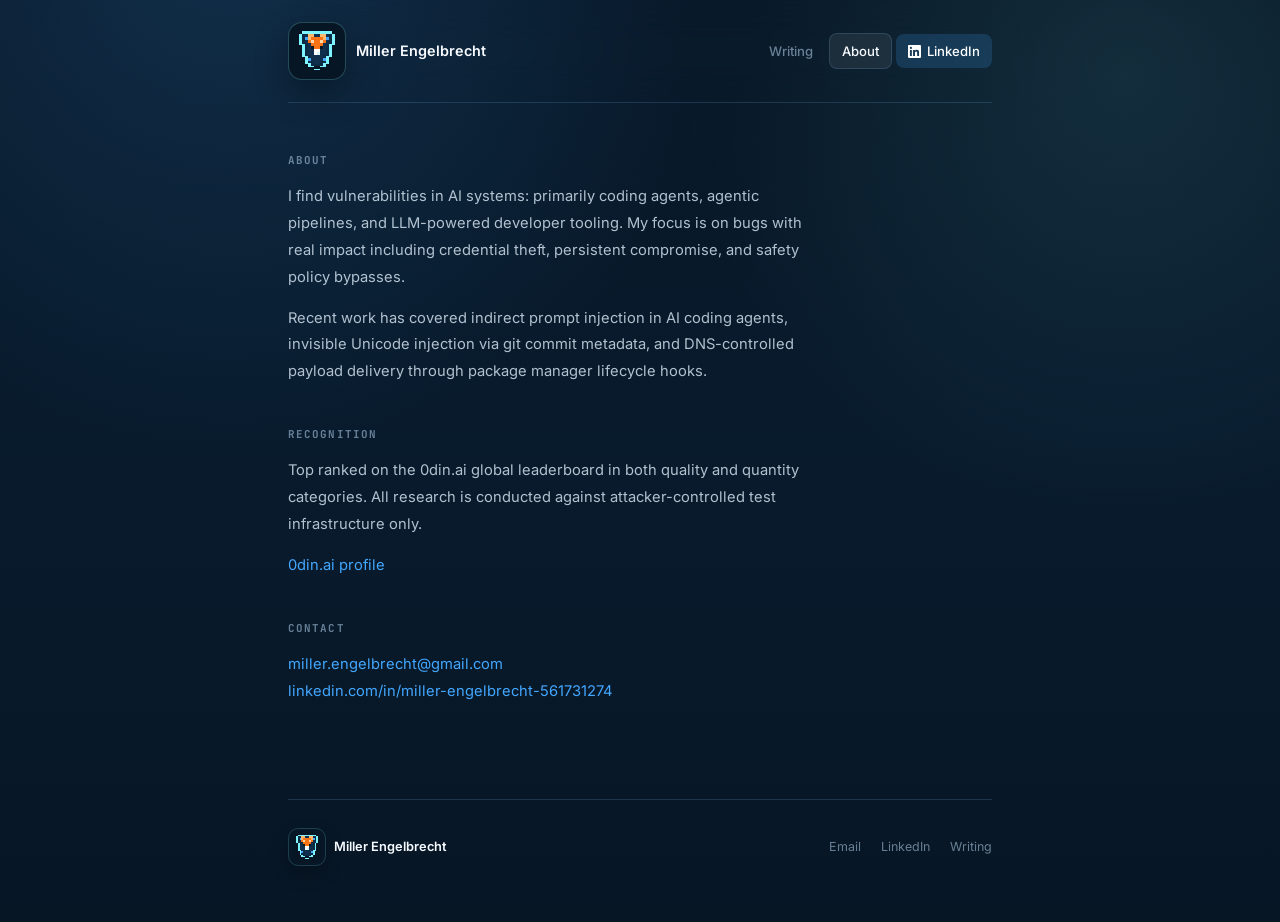
==== about.html @ fd0151cd "Initial site commit for millerengelbrecht.com Co-Authored-By: Claude Opus 4.8 <noreply@anthropic.com" ====
<!DOCTYPE html>
<html lang="en">
<head>
  <meta charset="UTF-8">
  <meta name="viewport" content="width=device-width, initial-scale=1.0">
  <title>About -- Miller Engelbrecht</title>

  <meta name="description" content="About Miller Engelbrecht, security researcher specializing in AI systems vulnerabilities and bug bounty.">
  <meta property="og:type" content="website">
  <meta property="og:url" content="https://millerengelbrecht.com/about.html">
  <meta property="og:title" content="About -- Miller Engelbrecht">
  <meta property="og:description" content="Security researcher specializing in AI systems vulnerabilities, coding agents, and LLM-powered developer tooling. Top 5 on 0din.ai.">
  <meta name="twitter:card" content="summary">
  <meta name="twitter:title" content="About -- Miller Engelbrecht">
  <meta name="twitter:description" content="Security researcher specializing in AI systems vulnerabilities, coding agents, and LLM-powered developer tooling.">

  <link rel="alternate" type="application/rss+xml" title="Miller Engelbrecht" href="https://millerengelbrecht.com/rss.xml">
  <link rel="stylesheet" href="style.css">
</head>
<body>
  <div class="page">

    <nav class="navbar">
      <a class="nav-brand" href="index.html">
        <img class="nav-logo" src="logo.svg" alt="Miller Engelbrecht">
        <span class="nav-name">Miller Engelbrecht</span>
      </a>
      <div class="nav-links">
        <a href="index.html">Writing</a>
        <a href="about.html" class="active">About</a>
        <a href="https://www.linkedin.com/in/miller-engelbrecht-561731274" target="_blank" rel="noopener" class="linkedin">
          <svg width="13" height="13" viewBox="0 0 24 24" fill="currentColor"><path d="M20.447 20.452h-3.554v-5.569c0-1.328-.027-3.037-1.852-3.037-1.853 0-2.136 1.445-2.136 2.939v5.667H9.351V9h3.414v1.561h.046c.477-.9 1.637-1.85 3.37-1.85 3.601 0 4.267 2.37 4.267 5.455v6.286zM5.337 7.433a2.062 2.062 0 0 1-2.063-2.065 2.064 2.064 0 1 1 2.063 2.065zm1.782 13.019H3.555V9h3.564v11.452zM22.225 0H1.771C.792 0 0 .774 0 1.729v20.542C0 23.227.792 24 1.771 24h20.451C23.2 24 24 23.227 24 22.271V1.729C24 .774 23.2 0 22.222 0h.003z"/></svg>
          <span>LinkedIn</span>
        </a>
      </div>
    </nav>

    <main class="about-body">

      <h2>About</h2>
      <p>
        I find vulnerabilities in AI systems: primarily coding agents, agentic
        pipelines, and LLM-powered developer tooling. My focus is on bugs with
        real impact including credential theft, persistent compromise, and safety policy bypasses.
      </p>
      <p>
        Recent work has covered indirect prompt injection in AI coding agents,
        invisible Unicode injection via git commit metadata, and DNS-controlled
        payload delivery through package manager lifecycle hooks.
      </p>

      <h2>Recognition</h2>
      <p>
        Top ranked on the 0din.ai global leaderboard in both quality and quantity categories.
        All research is conducted against attacker-controlled test infrastructure only.
      </p>
      <p>
        <a href="https://0din.ai/researchers/69a3ecbe-f3be-4f8a-be1f-b4afadc26d2b" target="_blank" rel="noopener">0din.ai profile</a>
      </p>

      <h2>Contact</h2>
      <p>
        <a href="mailto:miller.engelbrecht@gmail.com">miller.engelbrecht@gmail.com</a><br>
        <a href="https://www.linkedin.com/in/miller-engelbrecht-561731274" target="_blank" rel="noopener">linkedin.com/in/miller-engelbrecht-561731274</a>
      </p>

    </main>

    <footer class="site-footer">
      <div class="footer-left">
        <img class="footer-logo" src="logo.svg" alt="ME">
        <span class="footer-name">Miller Engelbrecht</span>
      </div>
      <div class="footer-links">
        <a href="mailto:miller.engelbrecht@gmail.com">Email</a>
        <a href="https://www.linkedin.com/in/miller-engelbrecht-561731274" target="_blank" rel="noopener">LinkedIn</a>
        <a href="index.html">Writing</a>
      </div>
    </footer>

  </div>
</body>
</html>
---- style.css ----
@import url('https://fonts.googleapis.com/css2?family=Inter:ital,opsz,wght@0,14..32,300;0,14..32,400;0,14..32,500;0,14..32,600;0,14..32,700;0,14..32,800;1,14..32,400&family=JetBrains+Mono:wght@400;500&display=swap');

*, *::before, *::after { box-sizing: border-box; margin: 0; padding: 0; }

:root {
  --accent:       #43a7ff;
  --accent-2:     #7df4ff;
  --accent-soft:  rgba(67,167,255,0.13);
  --accent-mid:   rgba(125,244,255,0.28);
  --bg:           #071625;
  --surface:      rgba(10,31,50,0.72);
  --surface2:     rgba(12,40,64,0.9);
  --border:       rgba(145,205,255,0.16);
  --text:         #f7fbff;
  --body:         rgba(224,239,252,0.78);
  --muted:        rgba(174,204,229,0.58);
  --faint:        rgba(255,255,255,0.07);
  --hero-bg:      #071625;
  --mono: "JetBrains Mono", "Fira Code", monospace;
  --sans: "Inter", system-ui, sans-serif;
  --radius: 10px;
  --shadow-sm: 0 12px 30px rgba(0,0,0,0.18);
  --shadow:    0 24px 58px rgba(0,0,0,0.24);
  --shadow-lg: 0 28px 70px rgba(2,12,27,0.22);
}

html { font-size: 16px; scroll-behavior: smooth; }

body {
  background:
    radial-gradient(circle at 18% -10%, rgba(67,167,255,0.18), transparent 34rem),
    radial-gradient(circle at 88% 8%, rgba(125,244,255,0.1), transparent 28rem),
    linear-gradient(180deg, #071625 0%, #081b2d 48%, #071625 100%);
  color: var(--body);
  font-family: var(--sans);
  line-height: 1.7;
  -webkit-font-smoothing: antialiased;
}

::selection { background: var(--accent-mid); color: var(--text); }
a { text-decoration: none; color: inherit; }

/* ─── LAYOUT: blog / about pages ─── */
.page {
  max-width: 760px;
  margin: 0 auto;
  padding: 0 28px;
  position: relative;
  z-index: 1;
}

/* ─── LAYOUT: homepage content below hero ─── */
.home-main {
  max-width: 1040px;
  margin: 0 auto;
  padding: 0 32px 28px;
  position: relative;
  z-index: 2;
}

/* ─── NAVBAR (blog/about) ─── */
.navbar {
  display: flex;
  align-items: center;
  justify-content: space-between;
  padding: 22px 0;
  border-bottom: 1px solid var(--border);
  backdrop-filter: blur(18px);
}

.nav-brand {
  display: flex;
  align-items: center;
  gap: 10px;
  min-width: 0;
}

.nav-logo {
  height: 58px;
  width: 58px;
  object-fit: contain;
  padding: 4px;
  flex-shrink: 0;
  border-radius: 14px;
  background: #071625;
  border: 1px solid rgba(125,244,255,0.24);
  box-shadow: 0 14px 34px rgba(0,0,0,0.32);
}

.nav-name {
  font-size: 0.9rem;
  font-weight: 600;
  color: var(--text);
  letter-spacing: 0;
}

.nav-links {
  display: flex;
  align-items: center;
  gap: 4px;
}

.nav-links a {
  font-size: 0.82rem;
  font-weight: 500;
  color: var(--muted);
  padding: 6px 12px;
  border-radius: 8px;
  transition: background 0.2s, color 0.2s, transform 0.2s;
}

.nav-links a:hover { background: var(--faint); color: var(--text); transform: translateY(-1px); }
.nav-links a.active { background: var(--faint); color: var(--text); border: 1px solid var(--border); }

.nav-links a.linkedin {
  background: rgba(67,167,255,0.18);
  color: #fff;
  display: flex;
  align-items: center;
  gap: 6px;
  padding: 6px 12px;
}

.nav-links a.linkedin:hover { background: rgba(67,167,255,0.28); }

/* ─── SITE HERO (homepage full-width dark) ─── */
.site-hero {
  background: transparent;
  background-image:
    linear-gradient(135deg, rgba(67,167,255,0.16), transparent 38%);
  width: 100%;
  position: relative;
  overflow: hidden;
}

.site-hero::after {
  content: "";
  position: absolute;
  inset: 0;
  pointer-events: none;
  background-image:
    linear-gradient(rgba(125,244,255,0.04) 1px, transparent 1px),
    linear-gradient(90deg, rgba(125,244,255,0.04) 1px, transparent 1px);
  background-size: 48px 48px;
  mask-image: linear-gradient(180deg, rgba(0,0,0,0.6), transparent 90%);
}

.site-hero-inner {
  max-width: 1040px;
  margin: 0 auto;
  padding: 0 32px;
  position: relative;
  z-index: 1;
}

/* ─── DARK NAVBAR (inside site-hero) ─── */
.navbar-dark {
  border-bottom-color: rgba(255,255,255,0.09);
}

.navbar-dark .nav-name { color: #fff; }

.navbar-dark .nav-links a { color: rgba(255,255,255,0.42); }

.navbar-dark .nav-links a:hover {
  background: rgba(255,255,255,0.1);
  color: #fff;
}

.navbar-dark .nav-links a.active {
  background: rgba(45,141,255,0.15);
  color: rgba(255,255,255,0.9);
  border: 1px solid rgba(110,231,255,0.18);
}

/* ─── HERO CONTENT ─── */
.hero-content {
  padding: 82px 0 72px;
}

.hero-content h1 {
  font-size: clamp(2.55rem, 5.6vw, 4.4rem);
  font-weight: 800;
  color: #fff;
  letter-spacing: 0;
  line-height: 1.02;
  margin-bottom: 20px;
  max-width: 760px;
  text-wrap: balance;
}

.hero-content h1 span {
  display: block;
  margin-top: 10px;
  font-size: clamp(0.86rem, 1.8vw, 1.08rem);
  font-family: var(--mono);
  font-weight: 500;
  text-transform: uppercase;
  letter-spacing: 0.14em;
  color: var(--accent-2);
}

.hero-content .hero-bio {
  font-size: 1.08rem;
  color: rgba(224,239,252,0.78);
  max-width: 500px;
  line-height: 1.8;
  margin-bottom: 52px;
}

/* ─── STATS STRIP (dark hero) ─── */
.stats-strip {
  display: grid;
  grid-template-columns: repeat(3, 1fr);
  gap: 12px;
  max-width: 690px;
}

.stat-card {
  background: linear-gradient(180deg, rgba(16,48,76,0.78), rgba(8,27,45,0.78));
  border: 1px solid rgba(145,205,255,0.17);
  border-top: 2px solid var(--accent-2);
  border-radius: var(--radius);
  padding: 18px 20px;
  backdrop-filter: blur(14px);
  transition: background 0.22s, box-shadow 0.22s, transform 0.22s, border-color 0.22s;
}

.stat-card:hover {
  background: linear-gradient(180deg, rgba(21,62,96,0.88), rgba(10,34,55,0.88));
  border-color: rgba(110,231,255,0.38);
  box-shadow: 0 18px 42px rgba(0,0,0,0.24);
  transform: translateY(-4px);
}

.stat-number {
  font-size: 1.55rem;
  font-weight: 700;
  color: #fff;
  letter-spacing: 0;
  line-height: 1;
  margin-bottom: 5px;
}

.stat-label {
  font-size: 0.7rem;
  color: rgba(230,244,255,0.58);
  line-height: 1.4;
}

/* ─── QUICK LINKS ─── */
.quick-links {
  display: flex;
  gap: 10px;
  flex-wrap: wrap;
  padding: 28px 0;
  border-bottom: 1px solid var(--border);
}

.quick-link {
  display: inline-flex;
  align-items: center;
  gap: 8px;
  padding: 7px 16px 7px 10px;
  border: 1px solid var(--border);
  border-radius: 8px;
  font-size: 0.82rem;
  font-weight: 500;
  color: rgba(235,247,255,0.86);
  background: rgba(12,40,64,0.72);
  box-shadow: 0 1px 0 rgba(255,255,255,0.07) inset;
  backdrop-filter: blur(12px);
  transition: border-color 0.18s, box-shadow 0.18s, transform 0.18s, color 0.18s;
}

.quick-link:hover {
  border-color: rgba(125,244,255,0.36);
  box-shadow: var(--shadow-sm);
  transform: translateY(-2px);
  color: var(--text);
}

.ql-icon {
  width: 20px;
  height: 20px;
  border-radius: 5px;
  display: flex;
  align-items: center;
  justify-content: center;
  font-size: 0.62rem;
  font-weight: 800;
  color: #fff;
  flex-shrink: 0;
  font-family: var(--mono);
  letter-spacing: 0;
}

.ql-icon.odin { background: #06111d; border: 1px solid rgba(125,244,255,0.22); }
.ql-icon.h1   { background: #e74430; }
.ql-icon.li   { background: #0a66c2; font-family: var(--sans); font-size: 0.72rem; font-weight: 700; letter-spacing: 0; }

/* ─── SECTION HEADING ─── */
.section-heading {
  font-size: 0.67rem;
  font-family: var(--mono);
  font-weight: 500;
  text-transform: uppercase;
  letter-spacing: 0.13em;
  color: rgba(125,244,255,0.68);
  margin: 42px 0 14px;
}

/* ─── POST LIST ─── */
.post-list { margin-bottom: 12px; }

.post-item {
  display: block;
  padding: 22px 24px;
  border-radius: var(--radius);
  border: 1px solid transparent;
  transition: background 0.18s, box-shadow 0.18s, transform 0.18s, border-color 0.18s;
  margin: 0;
  cursor: pointer;
}

.post-item:hover {
  background: rgba(15,48,76,0.86);
  border-color: rgba(125,244,255,0.22);
  box-shadow: var(--shadow-sm);
  transform: translateX(4px);
}

.post-item-top {
  display: flex;
  align-items: flex-start;
  justify-content: space-between;
  gap: 12px;
}

.post-item-title {
  font-size: 0.96rem;
  font-weight: 600;
  color: var(--text);
  line-height: 1.4;
  flex: 1;
}

.post-arrow {
  color: var(--muted);
  font-size: 1rem;
  flex-shrink: 0;
  transition: transform 0.2s, color 0.15s;
  margin-top: 1px;
}

.post-item:hover .post-arrow {
  transform: translate(3px, -3px);
  color: var(--accent);
}

.post-item-bottom {
  display: flex;
  align-items: center;
  gap: 8px;
  margin-top: 7px;
}

.post-date {
  font-family: var(--mono);
  font-size: 0.68rem;
  color: var(--muted);
}

.post-tag {
  font-family: var(--mono);
  font-size: 0.62rem;
  background: rgba(255,255,255,0.07);
  color: var(--muted);
  padding: 2px 8px;
  border-radius: 99px;
  border: 1px solid var(--border);
}

.post-tag[data-tag="ai-security"] {
  background: rgba(67,167,255,0.14);
  color: #9ed8ff;
  border-color: rgba(67,167,255,0.28);
}

.post-tag[data-tag="prompt-injection"] {
  background: rgba(125,244,255,0.11);
  color: #b8fbff;
  border-color: rgba(125,244,255,0.25);
}

.post-tag[data-tag="bug-bounty"] {
  background: rgba(83,214,167,0.12);
  color: #a9f5da;
  border-color: rgba(83,214,167,0.26);
}

.post-tag[data-tag="ai-safety"] {
  background: rgba(67,167,255,0.14);
  color: #9ed8ff;
  border-color: rgba(67,167,255,0.28);
}

.post-divider {
  height: 1px;
  background: var(--border);
  margin: 0 0 10px;
}

/* ─── SUBMISSIONS (0din section) ─── */
.submissions-list {
  display: grid;
  gap: 14px;
  margin-bottom: 56px;
}

.submission-item {
  padding: 24px;
  border: 1px solid var(--border);
  border-radius: var(--radius);
  background: rgba(10,31,50,0.64);
  box-shadow: 0 1px 0 rgba(255,255,255,0.06) inset;
  transition: transform 0.18s, border-color 0.18s, background 0.18s, box-shadow 0.18s;
}

.submission-item:first-child { border-top: 1px solid var(--border); }

.submission-item:hover {
  background: rgba(14,43,68,0.84);
  border-color: rgba(125,244,255,0.24);
  box-shadow: var(--shadow-sm);
  transform: translateY(-2px);
}

.sub-header {
  display: flex;
  align-items: flex-start;
  justify-content: space-between;
  gap: 12px;
  margin-bottom: 8px;
}

.sub-title {
  font-size: 0.95rem;
  font-weight: 600;
  color: var(--text);
  line-height: 1.35;
}

.sub-count {
  font-family: var(--mono);
  font-size: 0.68rem;
  color: var(--muted);
  white-space: nowrap;
  padding-top: 2px;
}

.sub-desc {
  font-size: 0.88rem;
  color: var(--body);
  line-height: 1.75;
  margin-bottom: 10px;
  max-width: 620px;
}

.sub-tags {
  display: flex;
  gap: 6px;
  flex-wrap: wrap;
}

/* ─── FOOTER ─── */
.site-footer {
  border-top: 1px solid var(--border);
  padding: 28px 0 56px;
  display: flex;
  align-items: center;
  justify-content: space-between;
  gap: 16px;
}

.footer-left {
  display: flex;
  align-items: center;
  gap: 8px;
}

.footer-logo { height: 38px; width: 38px; object-fit: contain; padding: 3px; border-radius: 10px; border: 1px solid rgba(125,244,255,0.18); box-shadow: 0 8px 18px rgba(0,0,0,0.22); }

.footer-name {
  font-size: 0.8rem;
  font-weight: 600;
  color: var(--text);
}

.footer-links { display: flex; gap: 20px; }

.footer-links a {
  font-size: 0.78rem;
  color: var(--muted);
  transition: color 0.15s;
}

.footer-links a:hover { color: var(--text); }

/* ─── POST PAGE ─── */
.post-header { padding: 52px 0 36px; }

.back-link {
  display: inline-flex;
  align-items: center;
  gap: 6px;
  font-family: var(--mono);
  font-size: 0.7rem;
  color: var(--muted);
  margin-bottom: 36px;
  transition: color 0.15s;
}

.back-link:hover { color: var(--text); }
.back-link svg { transition: transform 0.15s; }
.back-link:hover svg { transform: translateX(-3px); }

.post-title {
  font-size: 1.9rem;
  font-weight: 700;
  color: var(--text);
  line-height: 1.18;
  letter-spacing: 0;
  max-width: 580px;
  margin-bottom: 16px;
}

.post-meta-row {
  display: flex;
  align-items: center;
  gap: 12px;
  font-family: var(--mono);
  font-size: 0.7rem;
  color: var(--muted);
}

.post-meta-row .sep { color: var(--border); }

/* ─── ARTICLE BODY ─── */
.post-body {
  padding: 40px 0 96px;
  border-top: 1px solid var(--border);
}

.post-body h2 {
  font-size: 1.05rem;
  font-weight: 650;
  color: var(--text);
  margin: 52px 0 14px;
  letter-spacing: 0;
}

.post-body h2:first-child { margin-top: 0; }

.post-body h3 {
  font-size: 0.92rem;
  font-weight: 600;
  color: var(--text);
  margin: 32px 0 10px;
}

.post-body p {
  font-size: 0.935rem;
  color: var(--body);
  margin-bottom: 18px;
  line-height: 1.82;
}

.post-body ul, .post-body ol {
  font-size: 0.935rem;
  color: var(--body);
  padding-left: 22px;
  margin-bottom: 18px;
  line-height: 1.82;
}

.post-body li { margin-bottom: 6px; }
.post-body strong { color: var(--text); font-weight: 600; }

.post-body a { color: var(--accent); }
.post-body a:hover { text-decoration: underline; }

.post-body code {
  font-family: var(--mono);
  font-size: 0.79rem;
  background: rgba(255,255,255,0.07);
  color: var(--text);
  padding: 2px 7px;
  border-radius: 5px;
  border: 1px solid var(--border);
}

.post-body pre {
  background: #06111d;
  border: 1px solid rgba(145,205,255,0.12);
  border-radius: 12px;
  padding: 22px 24px;
  overflow-x: auto;
  margin: 24px 0;
  box-shadow: var(--shadow);
}

.post-body pre code {
  background: none;
  border: none;
  padding: 0;
  font-size: 0.79rem;
  color: #a1e3a1;
  line-height: 1.7;
}

.post-body blockquote {
  border-left: 3px solid var(--accent);
  padding: 4px 0 4px 18px;
  margin: 24px 0;
  color: var(--muted);
  font-style: italic;
  font-size: 0.92rem;
}

.post-body hr {
  border: none;
  border-top: 1px solid var(--border);
  margin: 48px 0;
}

/* ─── CALLOUT ─── */
.callout {
  background: var(--accent-soft);
  border: 1px solid var(--accent-mid);
  border-radius: 10px;
  padding: 16px 20px;
  margin: 24px 0;
  font-size: 0.875rem;
  color: rgba(235,247,255,0.88);
  line-height: 1.75;
}

/* ─── TERMINAL ─── */
.terminal {
  background: #06111d;
  border: 1px solid rgba(145,205,255,0.12);
  border-radius: 12px;
  overflow: hidden;
  margin: 24px 0;
  box-shadow: var(--shadow-lg);
}

.terminal-bar {
  background: #081827;
  padding: 10px 16px;
  display: flex;
  align-items: center;
  gap: 7px;
  border-bottom: 1px solid #2a2a2e;
}

.dot { width: 10px; height: 10px; border-radius: 50%; }
.dot.r { background: #ff5f57; }
.dot.y { background: #ffbd2e; }
.dot.g { background: #27c93f; }

.terminal pre {
  background: transparent;
  border: none;
  border-radius: 0;
  padding: 20px 22px;
  margin: 0;
  box-shadow: none;
}

.terminal pre code {
  color: #cfe7f8;
  background: none;
  border: none;
  font-size: 0.78rem;
  line-height: 1.7;
}

.terminal .dim { color: rgba(174,204,229,0.44); }
.terminal .hi  { color: var(--accent-2); }

/* ─── TOC ─── */
.toc {
  background: rgba(10,31,50,0.72);
  border: 1px solid var(--border);
  border-radius: 12px;
  padding: 20px 24px;
  margin-bottom: 40px;
}

.toc-label {
  font-family: var(--mono);
  font-size: 0.65rem;
  text-transform: uppercase;
  letter-spacing: 0.1em;
  color: var(--muted);
  margin-bottom: 12px;
}

.toc ol { padding-left: 18px; }
.toc li { margin-bottom: 5px; }
.toc a { font-size: 0.84rem; color: var(--body); }
.toc a:hover { color: var(--accent); }

/* ─── ABOUT PAGE ─── */
.about-body { padding: 48px 0 80px; }

.about-body h2 {
  font-family: var(--mono);
  font-size: 0.68rem;
  text-transform: uppercase;
  letter-spacing: 0.1em;
  color: var(--muted);
  margin: 40px 0 14px;
}

.about-body h2:first-child { margin-top: 0; }

.about-body p {
  font-size: 0.92rem;
  color: var(--body);
  line-height: 1.82;
  margin-bottom: 14px;
  max-width: 520px;
}

.about-body a { color: var(--accent); }
.about-body a:hover { text-decoration: underline; }

/* ─── RESPONSIVE ─── */
@media (max-width: 640px) {
  .page { padding: 0 18px; }
  .home-main { padding: 0 18px; }
  .site-hero-inner { padding: 0 18px; }
  .hero-content { padding: 52px 0 64px; }
  .hero-content h1 { font-size: 2.45rem; }
  .stats-strip { grid-template-columns: 1fr; gap: 8px; }
  .stat-number { font-size: 1.2rem; }
  .stat-card { padding: 14px 14px; }
  .navbar { padding: 18px 0; }
  .nav-links a.linkedin span { display: none; }
  .post-title { font-size: 1.5rem; }
  .site-footer { flex-direction: column; align-items: flex-start; gap: 14px; }
  .quick-links { gap: 8px; }
  .sub-header { flex-direction: column; gap: 4px; }
}
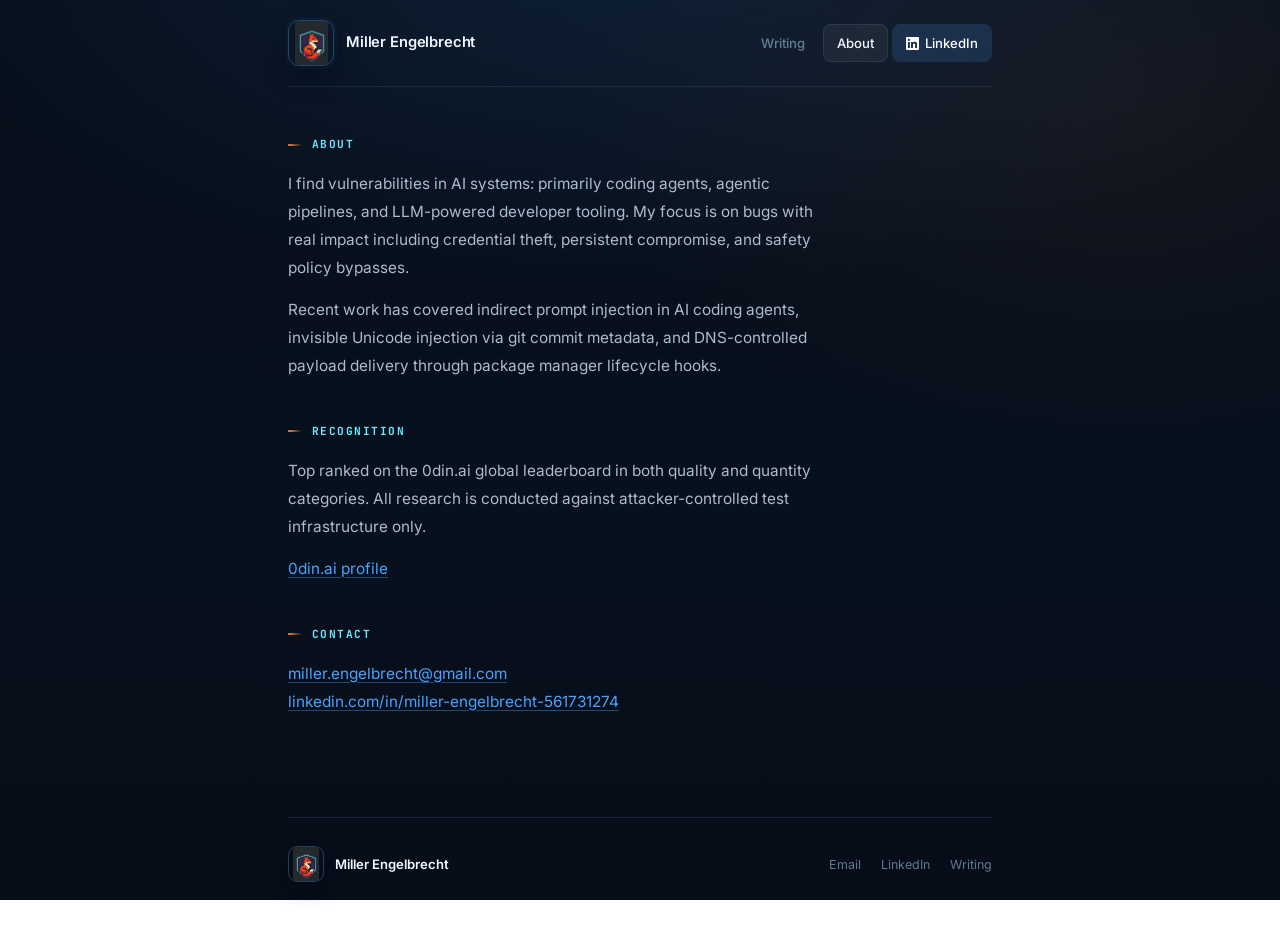
==== commit 7d0090f0: "Redesign: fox logo, calmer palette, ember accents, favicons - Use logo.png (fox-shield) in nav + foo" ====
--- a/about.html
+++ b/about.html
@@ -15,6 +15,8 @@
   <meta name="twitter:description" content="Security researcher specializing in AI systems vulnerabilities, coding agents, and LLM-powered developer tooling.">
 
   <link rel="alternate" type="application/rss+xml" title="Miller Engelbrecht" href="https://millerengelbrecht.com/rss.xml">
+  <link rel="icon" type="image/png" href="logo.png">
+  <link rel="apple-touch-icon" href="logo.png">
   <link rel="stylesheet" href="style.css">
 </head>
 <body>
@@ -22,7 +24,7 @@
 
     <nav class="navbar">
       <a class="nav-brand" href="index.html">
-        <img class="nav-logo" src="logo.svg" alt="Miller Engelbrecht">
+        <img class="nav-logo" src="logo.png" alt="Miller Engelbrecht">
         <span class="nav-name">Miller Engelbrecht</span>
       </a>
       <div class="nav-links">
@@ -68,7 +70,7 @@
 
     <footer class="site-footer">
       <div class="footer-left">
-        <img class="footer-logo" src="logo.svg" alt="ME">
+        <img class="footer-logo" src="logo.png" alt="ME">
         <span class="footer-name">Miller Engelbrecht</span>
       </div>
       <div class="footer-links">
--- a/style.css
+++ b/style.css
@@ -3,42 +3,58 @@
 *, *::before, *::after { box-sizing: border-box; margin: 0; padding: 0; }
 
 :root {
-  --accent:       #43a7ff;
-  --accent-2:     #7df4ff;
-  --accent-soft:  rgba(67,167,255,0.13);
-  --accent-mid:   rgba(125,244,255,0.28);
-  --bg:           #071625;
-  --surface:      rgba(10,31,50,0.72);
-  --surface2:     rgba(12,40,64,0.9);
-  --border:       rgba(145,205,255,0.16);
-  --text:         #f7fbff;
-  --body:         rgba(224,239,252,0.78);
-  --muted:        rgba(174,204,229,0.58);
-  --faint:        rgba(255,255,255,0.07);
-  --hero-bg:      #071625;
+  /* cool primaries */
+  --accent:       #4aa3ff;
+  --accent-2:     #6ee7ff;
+  --accent-soft:  rgba(74,163,255,0.12);
+  --accent-mid:   rgba(110,231,255,0.26);
+  /* warm accent pulled from the fox logo */
+  --ember:        #ff8a3d;
+  --ember-2:      #ffb27a;
+  --ember-soft:   rgba(255,138,61,0.13);
+  --orange:       #ff9a52;        /* referenced by post tables */
+  /* surfaces */
+  --bg:           #060e1a;
+  --surface:      rgba(13,28,46,0.55);
+  --surface2:     rgba(15,34,55,0.72);
+  --border:       rgba(126,178,232,0.13);
+  --border-strong:rgba(120,200,255,0.26);
+  /* type */
+  --text:         #f3f8ff;
+  --body:         rgba(214,231,247,0.80);
+  --muted:        rgba(160,191,218,0.60);
+  --faint:        rgba(255,255,255,0.055);
   --mono: "JetBrains Mono", "Fira Code", monospace;
   --sans: "Inter", system-ui, sans-serif;
-  --radius: 10px;
-  --shadow-sm: 0 12px 30px rgba(0,0,0,0.18);
-  --shadow:    0 24px 58px rgba(0,0,0,0.24);
-  --shadow-lg: 0 28px 70px rgba(2,12,27,0.22);
+  --radius: 12px;
+  --radius-lg: 16px;
+  --shadow-sm: 0 10px 28px rgba(2,8,20,0.35);
+  --shadow:    0 22px 54px rgba(2,8,20,0.42);
+  --shadow-lg: 0 30px 70px rgba(2,8,20,0.5);
 }
 
 html { font-size: 16px; scroll-behavior: smooth; }
 
 body {
   background:
-    radial-gradient(circle at 18% -10%, rgba(67,167,255,0.18), transparent 34rem),
-    radial-gradient(circle at 88% 8%, rgba(125,244,255,0.1), transparent 28rem),
-    linear-gradient(180deg, #071625 0%, #081b2d 48%, #071625 100%);
+    radial-gradient(1100px 520px at 50% -8%, rgba(74,163,255,0.13), transparent 70%),
+    radial-gradient(800px 480px at 88% 12%, rgba(255,138,61,0.06), transparent 70%),
+    linear-gradient(180deg, #060e1a 0%, #07101d 60%, #060d18 100%);
+  background-attachment: fixed;
   color: var(--body);
   font-family: var(--sans);
   line-height: 1.7;
   -webkit-font-smoothing: antialiased;
-}
-
-::selection { background: var(--accent-mid); color: var(--text); }
+  text-rendering: optimizeLegibility;
+}
+
+::selection { background: rgba(255,138,61,0.30); color: #fff; }
 a { text-decoration: none; color: inherit; }
+
+@keyframes rise {
+  from { opacity: 0; transform: translateY(16px); }
+  to   { opacity: 1; transform: none; }
+}
 
 /* ─── LAYOUT: blog / about pages ─── */
 .page {
@@ -63,7 +79,7 @@
   display: flex;
   align-items: center;
   justify-content: space-between;
-  padding: 22px 0;
+  padding: 20px 0;
   border-bottom: 1px solid var(--border);
   backdrop-filter: blur(18px);
 }
@@ -71,27 +87,31 @@
 .nav-brand {
   display: flex;
   align-items: center;
-  gap: 10px;
+  gap: 12px;
   min-width: 0;
 }
 
 .nav-logo {
-  height: 58px;
-  width: 58px;
+  height: 46px;
+  width: 46px;
   object-fit: contain;
-  padding: 4px;
   flex-shrink: 0;
-  border-radius: 14px;
-  background: #071625;
-  border: 1px solid rgba(125,244,255,0.24);
-  box-shadow: 0 14px 34px rgba(0,0,0,0.32);
+  border-radius: 11px;
+  border: 1px solid var(--border-strong);
+  box-shadow: 0 10px 26px rgba(2,8,20,0.45), 0 0 0 3px rgba(74,163,255,0.05);
+  transition: transform 0.25s ease, box-shadow 0.25s ease;
+}
+
+.nav-brand:hover .nav-logo {
+  transform: translateY(-1px);
+  box-shadow: 0 14px 30px rgba(2,8,20,0.5), 0 0 0 3px rgba(110,231,255,0.12);
 }
 
 .nav-name {
-  font-size: 0.9rem;
+  font-size: 0.92rem;
   font-weight: 600;
   color: var(--text);
-  letter-spacing: 0;
+  letter-spacing: -0.01em;
 }
 
 .nav-links {
@@ -104,45 +124,49 @@
   font-size: 0.82rem;
   font-weight: 500;
   color: var(--muted);
-  padding: 6px 12px;
+  padding: 7px 13px;
   border-radius: 8px;
-  transition: background 0.2s, color 0.2s, transform 0.2s;
+  border: 1px solid transparent;
+  transition: background 0.2s, color 0.2s, transform 0.2s, border-color 0.2s;
 }
 
 .nav-links a:hover { background: var(--faint); color: var(--text); transform: translateY(-1px); }
-.nav-links a.active { background: var(--faint); color: var(--text); border: 1px solid var(--border); }
+.nav-links a.active { background: var(--faint); color: var(--text); border-color: var(--border); }
 
 .nav-links a.linkedin {
-  background: rgba(67,167,255,0.18);
+  background: rgba(74,163,255,0.16);
   color: #fff;
   display: flex;
   align-items: center;
   gap: 6px;
-  padding: 6px 12px;
-}
-
-.nav-links a.linkedin:hover { background: rgba(67,167,255,0.28); }
+  padding: 7px 13px;
+}
+
+.nav-links a.linkedin:hover { background: rgba(74,163,255,0.27); transform: translateY(-1px); }
 
 /* ─── SITE HERO (homepage full-width dark) ─── */
 .site-hero {
-  background: transparent;
+  position: relative;
+  width: 100%;
+  overflow: hidden;
   background-image:
-    linear-gradient(135deg, rgba(67,167,255,0.16), transparent 38%);
-  width: 100%;
-  position: relative;
-  overflow: hidden;
-}
-
+    radial-gradient(820px 360px at 22% 0%, rgba(74,163,255,0.16), transparent 72%),
+    radial-gradient(620px 320px at 96% 20%, rgba(255,138,61,0.08), transparent 70%);
+  border-bottom: 1px solid var(--border);
+}
+
+/* faint engineering grid that fades out */
 .site-hero::after {
   content: "";
   position: absolute;
   inset: 0;
   pointer-events: none;
   background-image:
-    linear-gradient(rgba(125,244,255,0.04) 1px, transparent 1px),
-    linear-gradient(90deg, rgba(125,244,255,0.04) 1px, transparent 1px);
-  background-size: 48px 48px;
-  mask-image: linear-gradient(180deg, rgba(0,0,0,0.6), transparent 90%);
+    linear-gradient(rgba(126,178,232,0.05) 1px, transparent 1px),
+    linear-gradient(90deg, rgba(126,178,232,0.05) 1px, transparent 1px);
+  background-size: 54px 54px;
+  mask-image: radial-gradient(120% 90% at 30% 0%, #000 0%, transparent 78%);
+  -webkit-mask-image: radial-gradient(120% 90% at 30% 0%, #000 0%, transparent 78%);
 }
 
 .site-hero-inner {
@@ -154,98 +178,133 @@
 }
 
 /* ─── DARK NAVBAR (inside site-hero) ─── */
-.navbar-dark {
-  border-bottom-color: rgba(255,255,255,0.09);
-}
-
+.navbar-dark { border-bottom-color: rgba(255,255,255,0.08); }
 .navbar-dark .nav-name { color: #fff; }
-
-.navbar-dark .nav-links a { color: rgba(255,255,255,0.42); }
-
-.navbar-dark .nav-links a:hover {
-  background: rgba(255,255,255,0.1);
+.navbar-dark .nav-links a { color: rgba(233,243,255,0.5); }
+.navbar-dark .nav-links a:hover { background: rgba(255,255,255,0.08); color: #fff; }
+.navbar-dark .nav-links a.active {
+  background: rgba(74,163,255,0.16);
   color: #fff;
-}
-
-.navbar-dark .nav-links a.active {
-  background: rgba(45,141,255,0.15);
-  color: rgba(255,255,255,0.9);
-  border: 1px solid rgba(110,231,255,0.18);
+  border-color: rgba(110,231,255,0.2);
 }
 
 /* ─── HERO CONTENT ─── */
-.hero-content {
-  padding: 82px 0 72px;
+.hero-content { padding: 76px 0 70px; }
+
+.hero-eyebrow {
+  display: inline-flex;
+  align-items: center;
+  gap: 9px;
+  font-family: var(--mono);
+  font-size: 0.7rem;
+  font-weight: 500;
+  text-transform: uppercase;
+  letter-spacing: 0.16em;
+  color: var(--ember-2);
+  margin-bottom: 22px;
+  padding: 6px 14px 6px 12px;
+  border: 1px solid rgba(255,138,61,0.24);
+  border-radius: 99px;
+  background: rgba(255,138,61,0.07);
+  animation: rise 0.6s ease both;
+}
+
+.hero-eyebrow::before {
+  content: "";
+  width: 7px;
+  height: 7px;
+  border-radius: 50%;
+  background: var(--ember);
+  box-shadow: 0 0 0 4px rgba(255,138,61,0.18);
 }
 
 .hero-content h1 {
-  font-size: clamp(2.55rem, 5.6vw, 4.4rem);
+  font-size: clamp(2.6rem, 5.6vw, 4.35rem);
   font-weight: 800;
   color: #fff;
-  letter-spacing: 0;
-  line-height: 1.02;
-  margin-bottom: 20px;
+  letter-spacing: -0.025em;
+  line-height: 1.03;
+  margin-bottom: 22px;
   max-width: 760px;
   text-wrap: balance;
+  animation: rise 0.6s ease 0.05s both;
 }
 
 .hero-content h1 span {
   display: block;
-  margin-top: 10px;
-  font-size: clamp(0.86rem, 1.8vw, 1.08rem);
+  margin-top: 14px;
+  font-size: clamp(0.84rem, 1.7vw, 1.04rem);
   font-family: var(--mono);
   font-weight: 500;
   text-transform: uppercase;
-  letter-spacing: 0.14em;
+  letter-spacing: 0.16em;
   color: var(--accent-2);
 }
 
 .hero-content .hero-bio {
-  font-size: 1.08rem;
-  color: rgba(224,239,252,0.78);
-  max-width: 500px;
-  line-height: 1.8;
-  margin-bottom: 52px;
+  font-size: 1.12rem;
+  color: rgba(222,237,251,0.82);
+  max-width: 520px;
+  line-height: 1.75;
+  margin-bottom: 50px;
+  animation: rise 0.6s ease 0.12s both;
 }
 
 /* ─── STATS STRIP (dark hero) ─── */
 .stats-strip {
   display: grid;
   grid-template-columns: repeat(3, 1fr);
-  gap: 12px;
-  max-width: 690px;
+  gap: 14px;
+  max-width: 700px;
+  animation: rise 0.6s ease 0.18s both;
 }
 
 .stat-card {
-  background: linear-gradient(180deg, rgba(16,48,76,0.78), rgba(8,27,45,0.78));
-  border: 1px solid rgba(145,205,255,0.17);
-  border-top: 2px solid var(--accent-2);
+  position: relative;
+  background: linear-gradient(180deg, rgba(18,42,68,0.6), rgba(9,24,40,0.6));
+  border: 1px solid var(--border);
   border-radius: var(--radius);
-  padding: 18px 20px;
+  padding: 20px 22px;
   backdrop-filter: blur(14px);
-  transition: background 0.22s, box-shadow 0.22s, transform 0.22s, border-color 0.22s;
-}
+  overflow: hidden;
+  transition: background 0.25s, box-shadow 0.25s, transform 0.25s, border-color 0.25s;
+}
+
+/* gradient accent line at the top of each card */
+.stat-card::before {
+  content: "";
+  position: absolute;
+  top: 0; left: 0; right: 0;
+  height: 2px;
+  background: linear-gradient(90deg, var(--accent), var(--accent-2));
+  opacity: 0.85;
+}
+
+.stat-card:nth-child(2)::before { background: linear-gradient(90deg, var(--ember), var(--ember-2)); }
 
 .stat-card:hover {
-  background: linear-gradient(180deg, rgba(21,62,96,0.88), rgba(10,34,55,0.88));
-  border-color: rgba(110,231,255,0.38);
-  box-shadow: 0 18px 42px rgba(0,0,0,0.24);
+  background: linear-gradient(180deg, rgba(23,54,86,0.74), rgba(12,31,51,0.74));
+  border-color: var(--border-strong);
+  box-shadow: var(--shadow-sm);
   transform: translateY(-4px);
 }
 
 .stat-number {
-  font-size: 1.55rem;
+  font-size: 1.6rem;
   font-weight: 700;
   color: #fff;
-  letter-spacing: 0;
+  letter-spacing: -0.02em;
   line-height: 1;
-  margin-bottom: 5px;
-}
+  margin-bottom: 6px;
+}
+
+.stat-card:nth-child(2) .stat-number { color: var(--ember-2); }
 
 .stat-label {
   font-size: 0.7rem;
-  color: rgba(230,244,255,0.58);
+  color: rgba(226,241,255,0.56);
   line-height: 1.4;
+  letter-spacing: 0.01em;
 }
 
 /* ─── QUICK LINKS ─── */
@@ -253,37 +312,37 @@
   display: flex;
   gap: 10px;
   flex-wrap: wrap;
-  padding: 28px 0;
+  padding: 26px 0;
   border-bottom: 1px solid var(--border);
 }
 
 .quick-link {
   display: inline-flex;
   align-items: center;
-  gap: 8px;
-  padding: 7px 16px 7px 10px;
+  gap: 9px;
+  padding: 8px 16px 8px 10px;
   border: 1px solid var(--border);
-  border-radius: 8px;
+  border-radius: 9px;
   font-size: 0.82rem;
   font-weight: 500;
-  color: rgba(235,247,255,0.86);
-  background: rgba(12,40,64,0.72);
-  box-shadow: 0 1px 0 rgba(255,255,255,0.07) inset;
+  color: rgba(233,246,255,0.86);
+  background: var(--surface);
   backdrop-filter: blur(12px);
-  transition: border-color 0.18s, box-shadow 0.18s, transform 0.18s, color 0.18s;
+  transition: border-color 0.2s, box-shadow 0.2s, transform 0.2s, color 0.2s, background 0.2s;
 }
 
 .quick-link:hover {
-  border-color: rgba(125,244,255,0.36);
+  border-color: var(--border-strong);
+  background: var(--surface2);
   box-shadow: var(--shadow-sm);
   transform: translateY(-2px);
   color: var(--text);
 }
 
 .ql-icon {
-  width: 20px;
-  height: 20px;
-  border-radius: 5px;
+  width: 22px;
+  height: 22px;
+  border-radius: 6px;
   display: flex;
   align-items: center;
   justify-content: center;
@@ -292,22 +351,32 @@
   color: #fff;
   flex-shrink: 0;
   font-family: var(--mono);
-  letter-spacing: 0;
-}
-
-.ql-icon.odin { background: #06111d; border: 1px solid rgba(125,244,255,0.22); }
+}
+
+.ql-icon.odin { background: #06111d; border: 1px solid rgba(110,231,255,0.24); }
 .ql-icon.h1   { background: #e74430; }
-.ql-icon.li   { background: #0a66c2; font-family: var(--sans); font-size: 0.72rem; font-weight: 700; letter-spacing: 0; }
+.ql-icon.li   { background: #0a66c2; font-family: var(--sans); font-size: 0.74rem; font-weight: 700; }
 
 /* ─── SECTION HEADING ─── */
 .section-heading {
-  font-size: 0.67rem;
+  display: flex;
+  align-items: center;
+  gap: 10px;
+  font-size: 0.68rem;
   font-family: var(--mono);
   font-weight: 500;
   text-transform: uppercase;
-  letter-spacing: 0.13em;
-  color: rgba(125,244,255,0.68);
-  margin: 42px 0 14px;
+  letter-spacing: 0.15em;
+  color: var(--accent-2);
+  margin: 46px 0 16px;
+}
+
+.section-heading::before {
+  content: "";
+  width: 14px;
+  height: 2px;
+  border-radius: 2px;
+  background: linear-gradient(90deg, var(--ember), transparent);
 }
 
 /* ─── POST LIST ─── */
@@ -318,14 +387,13 @@
   padding: 22px 24px;
   border-radius: var(--radius);
   border: 1px solid transparent;
-  transition: background 0.18s, box-shadow 0.18s, transform 0.18s, border-color 0.18s;
-  margin: 0;
+  transition: background 0.2s, box-shadow 0.2s, transform 0.2s, border-color 0.2s;
   cursor: pointer;
 }
 
 .post-item:hover {
-  background: rgba(15,48,76,0.86);
-  border-color: rgba(125,244,255,0.22);
+  background: var(--surface2);
+  border-color: var(--border-strong);
   box-shadow: var(--shadow-sm);
   transform: translateX(4px);
 }
@@ -338,11 +406,12 @@
 }
 
 .post-item-title {
-  font-size: 0.96rem;
+  font-size: 1rem;
   font-weight: 600;
   color: var(--text);
   line-height: 1.4;
   flex: 1;
+  letter-spacing: -0.01em;
 }
 
 .post-arrow {
@@ -353,16 +422,13 @@
   margin-top: 1px;
 }
 
-.post-item:hover .post-arrow {
-  transform: translate(3px, -3px);
-  color: var(--accent);
-}
+.post-item:hover .post-arrow { transform: translate(3px, -3px); color: var(--ember); }
 
 .post-item-bottom {
   display: flex;
   align-items: center;
   gap: 8px;
-  margin-top: 7px;
+  margin-top: 9px;
 }
 
 .post-date {
@@ -374,35 +440,30 @@
 .post-tag {
   font-family: var(--mono);
   font-size: 0.62rem;
-  background: rgba(255,255,255,0.07);
+  background: rgba(255,255,255,0.06);
   color: var(--muted);
-  padding: 2px 8px;
+  padding: 3px 9px;
   border-radius: 99px;
   border: 1px solid var(--border);
 }
 
-.post-tag[data-tag="ai-security"] {
-  background: rgba(67,167,255,0.14);
-  color: #9ed8ff;
-  border-color: rgba(67,167,255,0.28);
+.post-tag[data-tag="ai-security"],
+.post-tag[data-tag="ai-safety"] {
+  background: rgba(74,163,255,0.13);
+  color: #a6d8ff;
+  border-color: rgba(74,163,255,0.28);
 }
 
 .post-tag[data-tag="prompt-injection"] {
-  background: rgba(125,244,255,0.11);
+  background: rgba(110,231,255,0.1);
   color: #b8fbff;
-  border-color: rgba(125,244,255,0.25);
+  border-color: rgba(110,231,255,0.25);
 }
 
 .post-tag[data-tag="bug-bounty"] {
-  background: rgba(83,214,167,0.12);
-  color: #a9f5da;
-  border-color: rgba(83,214,167,0.26);
-}
-
-.post-tag[data-tag="ai-safety"] {
-  background: rgba(67,167,255,0.14);
-  color: #9ed8ff;
-  border-color: rgba(67,167,255,0.28);
+  background: rgba(255,138,61,0.12);
+  color: #ffc59a;
+  border-color: rgba(255,138,61,0.28);
 }
 
 .post-divider {
@@ -419,19 +480,17 @@
 }
 
 .submission-item {
-  padding: 24px;
+  position: relative;
+  padding: 24px 26px;
   border: 1px solid var(--border);
   border-radius: var(--radius);
-  background: rgba(10,31,50,0.64);
-  box-shadow: 0 1px 0 rgba(255,255,255,0.06) inset;
-  transition: transform 0.18s, border-color 0.18s, background 0.18s, box-shadow 0.18s;
-}
-
-.submission-item:first-child { border-top: 1px solid var(--border); }
+  background: var(--surface);
+  transition: transform 0.2s, border-color 0.2s, background 0.2s, box-shadow 0.2s;
+}
 
 .submission-item:hover {
-  background: rgba(14,43,68,0.84);
-  border-color: rgba(125,244,255,0.24);
+  background: var(--surface2);
+  border-color: var(--border-strong);
   box-shadow: var(--shadow-sm);
   transform: translateY(-2px);
 }
@@ -441,61 +500,61 @@
   align-items: flex-start;
   justify-content: space-between;
   gap: 12px;
-  margin-bottom: 8px;
+  margin-bottom: 9px;
 }
 
 .sub-title {
-  font-size: 0.95rem;
+  font-size: 0.97rem;
   font-weight: 600;
   color: var(--text);
   line-height: 1.35;
+  letter-spacing: -0.01em;
 }
 
 .sub-count {
   font-family: var(--mono);
-  font-size: 0.68rem;
-  color: var(--muted);
+  font-size: 0.66rem;
+  color: var(--ember-2);
   white-space: nowrap;
-  padding-top: 2px;
+  padding: 3px 10px;
+  border: 1px solid rgba(255,138,61,0.22);
+  border-radius: 99px;
+  background: rgba(255,138,61,0.07);
 }
 
 .sub-desc {
-  font-size: 0.88rem;
+  font-size: 0.89rem;
   color: var(--body);
   line-height: 1.75;
-  margin-bottom: 10px;
-  max-width: 620px;
-}
-
-.sub-tags {
-  display: flex;
-  gap: 6px;
-  flex-wrap: wrap;
-}
+  margin-bottom: 12px;
+  max-width: 640px;
+}
+
+.sub-tags { display: flex; gap: 6px; flex-wrap: wrap; }
 
 /* ─── FOOTER ─── */
 .site-footer {
   border-top: 1px solid var(--border);
   padding: 28px 0 56px;
+  margin-top: 8px;
   display: flex;
   align-items: center;
   justify-content: space-between;
   gap: 16px;
 }
 
-.footer-left {
-  display: flex;
-  align-items: center;
-  gap: 8px;
-}
-
-.footer-logo { height: 38px; width: 38px; object-fit: contain; padding: 3px; border-radius: 10px; border: 1px solid rgba(125,244,255,0.18); box-shadow: 0 8px 18px rgba(0,0,0,0.22); }
-
-.footer-name {
-  font-size: 0.8rem;
-  font-weight: 600;
-  color: var(--text);
-}
+.footer-left { display: flex; align-items: center; gap: 11px; }
+
+.footer-logo {
+  height: 36px;
+  width: 36px;
+  object-fit: contain;
+  border-radius: 9px;
+  border: 1px solid var(--border-strong);
+  box-shadow: 0 8px 18px rgba(2,8,20,0.4);
+}
+
+.footer-name { font-size: 0.82rem; font-weight: 600; color: var(--text); }
 
 .footer-links { display: flex; gap: 20px; }
 
@@ -508,7 +567,7 @@
 .footer-links a:hover { color: var(--text); }
 
 /* ─── POST PAGE ─── */
-.post-header { padding: 52px 0 36px; }
+.post-header { padding: 50px 0 34px; }
 
 .back-link {
   display: inline-flex;
@@ -517,22 +576,22 @@
   font-family: var(--mono);
   font-size: 0.7rem;
   color: var(--muted);
-  margin-bottom: 36px;
+  margin-bottom: 34px;
   transition: color 0.15s;
 }
 
-.back-link:hover { color: var(--text); }
+.back-link:hover { color: var(--accent-2); }
 .back-link svg { transition: transform 0.15s; }
 .back-link:hover svg { transform: translateX(-3px); }
 
 .post-title {
-  font-size: 1.9rem;
+  font-size: clamp(1.9rem, 4vw, 2.3rem);
   font-weight: 700;
   color: var(--text);
-  line-height: 1.18;
-  letter-spacing: 0;
-  max-width: 580px;
-  margin-bottom: 16px;
+  line-height: 1.16;
+  letter-spacing: -0.025em;
+  max-width: 600px;
+  margin-bottom: 18px;
 }
 
 .post-meta-row {
@@ -544,7 +603,7 @@
   color: var(--muted);
 }
 
-.post-meta-row .sep { color: var(--border); }
+.post-meta-row .sep { color: var(--border-strong); }
 
 /* ─── ARTICLE BODY ─── */
 .post-body {
@@ -553,57 +612,58 @@
 }
 
 .post-body h2 {
-  font-size: 1.05rem;
-  font-weight: 650;
+  font-size: 1.18rem;
+  font-weight: 700;
   color: var(--text);
-  margin: 52px 0 14px;
-  letter-spacing: 0;
+  margin: 52px 0 16px;
+  letter-spacing: -0.02em;
 }
 
 .post-body h2:first-child { margin-top: 0; }
 
 .post-body h3 {
-  font-size: 0.92rem;
+  font-size: 0.98rem;
   font-weight: 600;
   color: var(--text);
   margin: 32px 0 10px;
 }
 
 .post-body p {
-  font-size: 0.935rem;
+  font-size: 0.96rem;
   color: var(--body);
   margin-bottom: 18px;
   line-height: 1.82;
 }
 
 .post-body ul, .post-body ol {
-  font-size: 0.935rem;
+  font-size: 0.96rem;
   color: var(--body);
   padding-left: 22px;
   margin-bottom: 18px;
   line-height: 1.82;
 }
 
-.post-body li { margin-bottom: 6px; }
+.post-body li { margin-bottom: 7px; }
+.post-body li::marker { color: var(--ember); }
 .post-body strong { color: var(--text); font-weight: 600; }
 
-.post-body a { color: var(--accent); }
-.post-body a:hover { text-decoration: underline; }
+.post-body a { color: var(--accent); text-decoration: underline; text-underline-offset: 3px; text-decoration-color: rgba(74,163,255,0.4); }
+.post-body a:hover { text-decoration-color: var(--accent); }
 
 .post-body code {
   font-family: var(--mono);
-  font-size: 0.79rem;
-  background: rgba(255,255,255,0.07);
-  color: var(--text);
+  font-size: 0.8rem;
+  background: rgba(255,255,255,0.06);
+  color: #cfe7f8;
   padding: 2px 7px;
   border-radius: 5px;
   border: 1px solid var(--border);
 }
 
 .post-body pre {
-  background: #06111d;
-  border: 1px solid rgba(145,205,255,0.12);
-  border-radius: 12px;
+  background: #060f1b;
+  border: 1px solid var(--border);
+  border-radius: var(--radius);
   padding: 22px 24px;
   overflow-x: auto;
   margin: 24px 0;
@@ -614,18 +674,18 @@
   background: none;
   border: none;
   padding: 0;
-  font-size: 0.79rem;
-  color: #a1e3a1;
+  font-size: 0.8rem;
+  color: #aef0c0;
   line-height: 1.7;
 }
 
 .post-body blockquote {
-  border-left: 3px solid var(--accent);
+  border-left: 3px solid var(--ember);
   padding: 4px 0 4px 18px;
   margin: 24px 0;
   color: var(--muted);
   font-style: italic;
-  font-size: 0.92rem;
+  font-size: 0.94rem;
 }
 
 .post-body hr {
@@ -636,36 +696,37 @@
 
 /* ─── CALLOUT ─── */
 .callout {
-  background: var(--accent-soft);
-  border: 1px solid var(--accent-mid);
+  background: var(--ember-soft);
+  border: 1px solid rgba(255,138,61,0.24);
+  border-left: 3px solid var(--ember);
   border-radius: 10px;
   padding: 16px 20px;
   margin: 24px 0;
-  font-size: 0.875rem;
-  color: rgba(235,247,255,0.88);
+  font-size: 0.89rem;
+  color: rgba(244,247,255,0.9);
   line-height: 1.75;
 }
 
 /* ─── TERMINAL ─── */
 .terminal {
-  background: #06111d;
-  border: 1px solid rgba(145,205,255,0.12);
-  border-radius: 12px;
+  background: #060f1b;
+  border: 1px solid var(--border);
+  border-radius: var(--radius);
   overflow: hidden;
   margin: 24px 0;
   box-shadow: var(--shadow-lg);
 }
 
 .terminal-bar {
-  background: #081827;
-  padding: 10px 16px;
+  background: #081626;
+  padding: 11px 16px;
   display: flex;
   align-items: center;
   gap: 7px;
-  border-bottom: 1px solid #2a2a2e;
-}
-
-.dot { width: 10px; height: 10px; border-radius: 50%; }
+  border-bottom: 1px solid rgba(126,178,232,0.1);
+}
+
+.dot { width: 11px; height: 11px; border-radius: 50%; }
 .dot.r { background: #ff5f57; }
 .dot.y { background: #ffbd2e; }
 .dot.g { background: #27c93f; }
@@ -683,7 +744,7 @@
   color: #cfe7f8;
   background: none;
   border: none;
-  font-size: 0.78rem;
+  font-size: 0.79rem;
   line-height: 1.7;
 }
 
@@ -692,9 +753,9 @@
 
 /* ─── TOC ─── */
 .toc {
-  background: rgba(10,31,50,0.72);
+  background: var(--surface);
   border: 1px solid var(--border);
-  border-radius: 12px;
+  border-radius: var(--radius);
   padding: 20px 24px;
   margin-bottom: 40px;
 }
@@ -703,7 +764,7 @@
   font-family: var(--mono);
   font-size: 0.65rem;
   text-transform: uppercase;
-  letter-spacing: 0.1em;
+  letter-spacing: 0.12em;
   color: var(--muted);
   margin-bottom: 12px;
 }
@@ -717,41 +778,59 @@
 .about-body { padding: 48px 0 80px; }
 
 .about-body h2 {
-  font-family: var(--mono);
-  font-size: 0.68rem;
+  display: flex;
+  align-items: center;
+  gap: 10px;
+  font-family: var(--mono);
+  font-size: 0.7rem;
   text-transform: uppercase;
-  letter-spacing: 0.1em;
-  color: var(--muted);
-  margin: 40px 0 14px;
+  letter-spacing: 0.13em;
+  color: var(--accent-2);
+  margin: 42px 0 16px;
+}
+
+.about-body h2::before {
+  content: "";
+  width: 14px;
+  height: 2px;
+  border-radius: 2px;
+  background: linear-gradient(90deg, var(--ember), transparent);
 }
 
 .about-body h2:first-child { margin-top: 0; }
 
 .about-body p {
-  font-size: 0.92rem;
+  font-size: 0.96rem;
   color: var(--body);
   line-height: 1.82;
   margin-bottom: 14px;
-  max-width: 520px;
-}
-
-.about-body a { color: var(--accent); }
-.about-body a:hover { text-decoration: underline; }
+  max-width: 540px;
+}
+
+.about-body a { color: var(--accent); text-decoration: underline; text-underline-offset: 3px; text-decoration-color: rgba(74,163,255,0.4); }
+.about-body a:hover { text-decoration-color: var(--accent); }
 
 /* ─── RESPONSIVE ─── */
 @media (max-width: 640px) {
   .page { padding: 0 18px; }
   .home-main { padding: 0 18px; }
   .site-hero-inner { padding: 0 18px; }
-  .hero-content { padding: 52px 0 64px; }
-  .hero-content h1 { font-size: 2.45rem; }
-  .stats-strip { grid-template-columns: 1fr; gap: 8px; }
-  .stat-number { font-size: 1.2rem; }
-  .stat-card { padding: 14px 14px; }
-  .navbar { padding: 18px 0; }
+  .hero-content { padding: 48px 0 56px; }
+  .hero-content h1 { font-size: 2.4rem; }
+  .hero-content .hero-bio { font-size: 1.02rem; }
+  .stats-strip { grid-template-columns: 1fr; gap: 10px; }
+  .stat-number { font-size: 1.4rem; }
+  .stat-card { padding: 16px 18px; }
+  .navbar { padding: 16px 0; }
+  .nav-logo { height: 40px; width: 40px; }
   .nav-links a.linkedin span { display: none; }
-  .post-title { font-size: 1.5rem; }
+  .post-title { font-size: 1.6rem; }
   .site-footer { flex-direction: column; align-items: flex-start; gap: 14px; }
   .quick-links { gap: 8px; }
-  .sub-header { flex-direction: column; gap: 4px; }
-}
+  .sub-header { flex-direction: column; gap: 6px; }
+}
+
+@media (prefers-reduced-motion: reduce) {
+  *, *::before, *::after { animation: none !important; transition: none !important; }
+  html { scroll-behavior: auto; }
+}
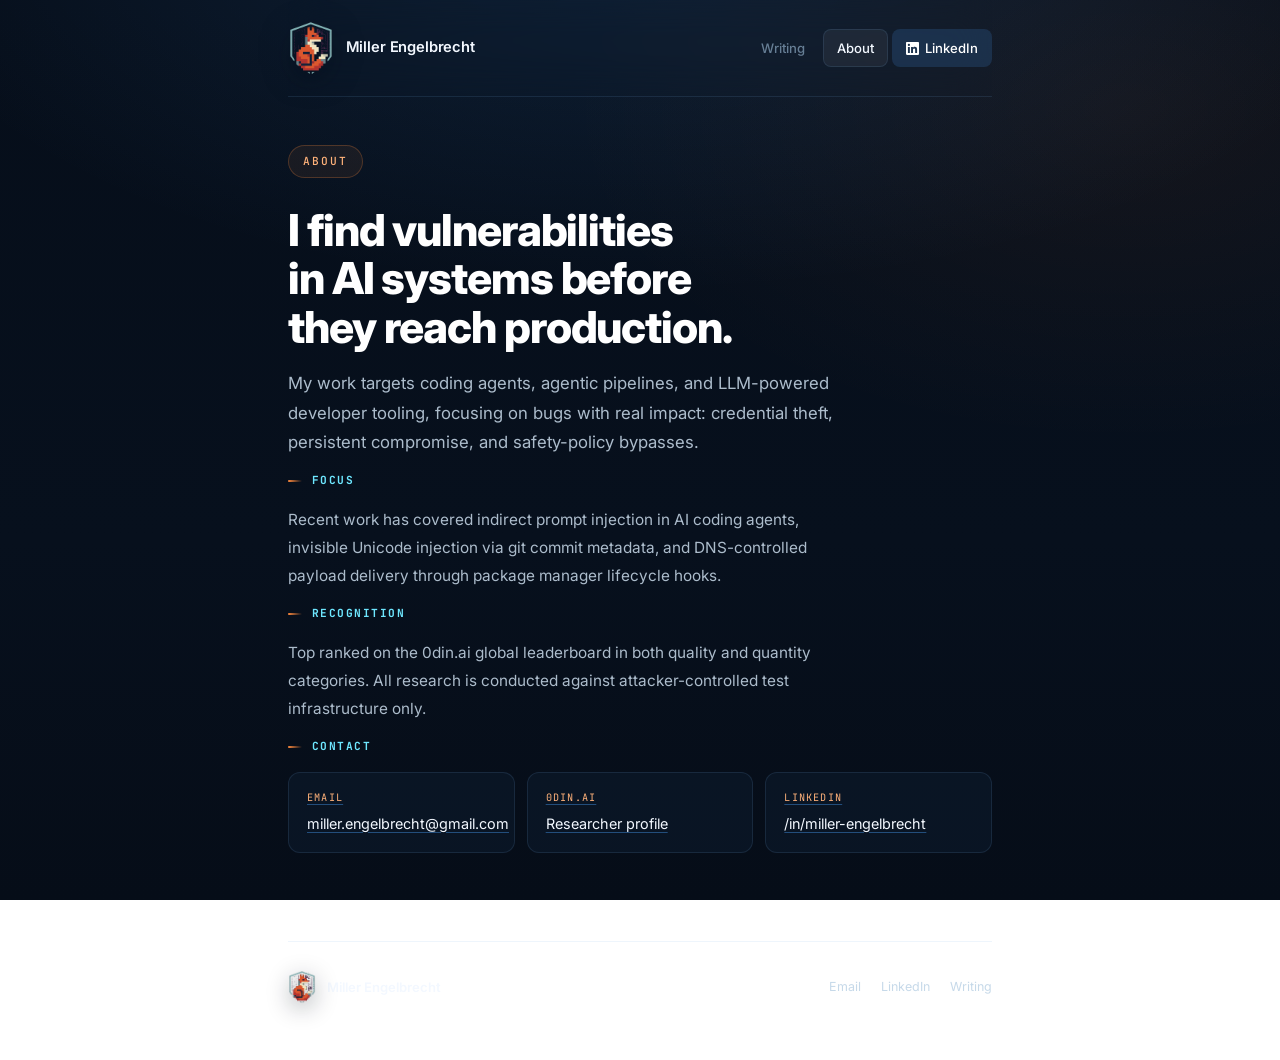
==== commit 583b6342: "Roll taste-skill polish through about + post pages - About: editorial lead headline, Focus/Recogniti" ====
--- a/about.html
+++ b/about.html
@@ -39,32 +39,51 @@
 
     <main class="about-body">
 
-      <h2>About</h2>
-      <p>
-        I find vulnerabilities in AI systems: primarily coding agents, agentic
-        pipelines, and LLM-powered developer tooling. My focus is on bugs with
-        real impact including credential theft, persistent compromise, and safety policy bypasses.
-      </p>
-      <p>
-        Recent work has covered indirect prompt injection in AI coding agents,
-        invisible Unicode injection via git commit metadata, and DNS-controlled
-        payload delivery through package manager lifecycle hooks.
-      </p>
+      <header class="about-intro" data-reveal>
+        <div class="hero-eyebrow">About</div>
+        <h1 class="about-lead">I find vulnerabilities in AI systems before they reach production.</h1>
+        <p class="about-sub">
+          My work targets coding agents, agentic pipelines, and LLM-powered developer
+          tooling, focusing on bugs with real impact: credential theft, persistent
+          compromise, and safety-policy bypasses.
+        </p>
+      </header>
 
-      <h2>Recognition</h2>
-      <p>
-        Top ranked on the 0din.ai global leaderboard in both quality and quantity categories.
-        All research is conducted against attacker-controlled test infrastructure only.
-      </p>
-      <p>
-        <a href="https://0din.ai/researchers/69a3ecbe-f3be-4f8a-be1f-b4afadc26d2b" target="_blank" rel="noopener">0din.ai profile</a>
-      </p>
+      <section data-reveal>
+        <h2>Focus</h2>
+        <p>
+          Recent work has covered indirect prompt injection in AI coding agents,
+          invisible Unicode injection via git commit metadata, and DNS-controlled
+          payload delivery through package manager lifecycle hooks.
+        </p>
+      </section>
 
-      <h2>Contact</h2>
-      <p>
-        <a href="mailto:miller.engelbrecht@gmail.com">miller.engelbrecht@gmail.com</a><br>
-        <a href="https://www.linkedin.com/in/miller-engelbrecht-561731274" target="_blank" rel="noopener">linkedin.com/in/miller-engelbrecht-561731274</a>
-      </p>
+      <section data-reveal>
+        <h2>Recognition</h2>
+        <p>
+          Top ranked on the 0din.ai global leaderboard in both quality and quantity
+          categories. All research is conducted against attacker-controlled test
+          infrastructure only.
+        </p>
+      </section>
+
+      <section data-reveal>
+        <h2>Contact</h2>
+        <div class="contact-row">
+          <a class="contact-card" href="mailto:miller.engelbrecht@gmail.com">
+            <span class="contact-label">Email</span>
+            <span class="contact-value">miller.engelbrecht@gmail.com</span>
+          </a>
+          <a class="contact-card" href="https://0din.ai/researchers/69a3ecbe-f3be-4f8a-be1f-b4afadc26d2b" target="_blank" rel="noopener">
+            <span class="contact-label">0din.ai</span>
+            <span class="contact-value">Researcher profile</span>
+          </a>
+          <a class="contact-card" href="https://www.linkedin.com/in/miller-engelbrecht-561731274" target="_blank" rel="noopener">
+            <span class="contact-label">LinkedIn</span>
+            <span class="contact-value">/in/miller-engelbrecht</span>
+          </a>
+        </div>
+      </section>
 
     </main>
 
@@ -81,5 +100,25 @@
     </footer>
 
   </div>
+
+  <script>
+    // Lightweight scroll-reveal; only runs when motion is allowed.
+    const mq = window.matchMedia('(prefers-reduced-motion: reduce)');
+    const els = document.querySelectorAll('[data-reveal]');
+    if (mq.matches || !('IntersectionObserver' in window)) {
+      els.forEach(el => el.classList.add('in'));
+    } else {
+      const io = new IntersectionObserver((entries) => {
+        entries.forEach(entry => {
+          if (entry.isIntersecting) {
+            entry.target.classList.add('in');
+            io.unobserve(entry.target);
+          }
+        });
+      }, { threshold: 0.12, rootMargin: '0px 0px -8% 0px' });
+      els.forEach(el => io.observe(el));
+    }
+  </script>
+
 </body>
 </html>
--- a/style.css
+++ b/style.css
@@ -92,19 +92,16 @@
 }
 
 .nav-logo {
-  height: 46px;
-  width: 46px;
-  object-fit: contain;
+  height: 56px;
+  width: auto;
   flex-shrink: 0;
-  border-radius: 11px;
-  border: 1px solid var(--border-strong);
-  box-shadow: 0 10px 26px rgba(2,8,20,0.45), 0 0 0 3px rgba(74,163,255,0.05);
-  transition: transform 0.25s ease, box-shadow 0.25s ease;
+  filter: drop-shadow(0 6px 14px rgba(2,8,20,0.5));
+  transition: transform 0.25s ease, filter 0.25s ease;
 }
 
 .nav-brand:hover .nav-logo {
   transform: translateY(-1px);
-  box-shadow: 0 14px 30px rgba(2,8,20,0.5), 0 0 0 3px rgba(110,231,255,0.12);
+  filter: drop-shadow(0 8px 18px rgba(110,231,255,0.28));
 }
 
 .nav-name {
@@ -189,33 +186,56 @@
 }
 
 /* ─── HERO CONTENT ─── */
-.hero-content { padding: 76px 0 70px; }
+.hero-content {
+  padding: 72px 0 68px;
+  display: grid;
+  grid-template-columns: 1.15fr 0.85fr;
+  align-items: center;
+  gap: 44px;
+}
+
+.hero-text { min-width: 0; }
+
+.hero-emblem {
+  position: relative;
+  display: flex;
+  align-items: center;
+  justify-content: center;
+  animation: rise 0.7s ease 0.1s both;
+}
+
+.hero-emblem::before {
+  content: "";
+  position: absolute;
+  width: 76%;
+  aspect-ratio: 1;
+  border-radius: 50%;
+  background: radial-gradient(circle, rgba(255,138,61,0.20), rgba(74,163,255,0.08) 46%, transparent 72%);
+  filter: blur(10px);
+}
+
+.hero-emblem img {
+  position: relative;
+  width: 100%;
+  max-width: 300px;
+  height: auto;
+  filter: drop-shadow(0 24px 44px rgba(2,8,20,0.62));
+}
 
 .hero-eyebrow {
-  display: inline-flex;
-  align-items: center;
-  gap: 9px;
+  display: inline-block;
   font-family: var(--mono);
   font-size: 0.7rem;
   font-weight: 500;
   text-transform: uppercase;
-  letter-spacing: 0.16em;
+  letter-spacing: 0.18em;
   color: var(--ember-2);
   margin-bottom: 22px;
-  padding: 6px 14px 6px 12px;
+  padding: 6px 14px;
   border: 1px solid rgba(255,138,61,0.24);
   border-radius: 99px;
   background: rgba(255,138,61,0.07);
   animation: rise 0.6s ease both;
-}
-
-.hero-eyebrow::before {
-  content: "";
-  width: 7px;
-  height: 7px;
-  border-radius: 50%;
-  background: var(--ember);
-  box-shadow: 0 0 0 4px rgba(255,138,61,0.18);
 }
 
 .hero-content h1 {
@@ -251,43 +271,25 @@
 }
 
 /* ─── STATS STRIP (dark hero) ─── */
+/* a single cohesive stat bar, not three repeated cards */
 .stats-strip {
-  display: grid;
-  grid-template-columns: repeat(3, 1fr);
-  gap: 14px;
-  max-width: 700px;
-  animation: rise 0.6s ease 0.18s both;
-}
-
-.stat-card {
-  position: relative;
-  background: linear-gradient(180deg, rgba(18,42,68,0.6), rgba(9,24,40,0.6));
+  display: flex;
+  max-width: 540px;
   border: 1px solid var(--border);
   border-radius: var(--radius);
-  padding: 20px 22px;
+  background: var(--surface);
   backdrop-filter: blur(14px);
   overflow: hidden;
-  transition: background 0.25s, box-shadow 0.25s, transform 0.25s, border-color 0.25s;
-}
-
-/* gradient accent line at the top of each card */
-.stat-card::before {
-  content: "";
-  position: absolute;
-  top: 0; left: 0; right: 0;
-  height: 2px;
-  background: linear-gradient(90deg, var(--accent), var(--accent-2));
-  opacity: 0.85;
-}
-
-.stat-card:nth-child(2)::before { background: linear-gradient(90deg, var(--ember), var(--ember-2)); }
-
-.stat-card:hover {
-  background: linear-gradient(180deg, rgba(23,54,86,0.74), rgba(12,31,51,0.74));
-  border-color: var(--border-strong);
-  box-shadow: var(--shadow-sm);
-  transform: translateY(-4px);
-}
+  animation: rise 0.6s ease 0.18s both;
+}
+
+.stat-card {
+  flex: 1;
+  padding: 18px 20px;
+  border-left: 1px solid var(--border);
+}
+
+.stat-card:first-child { border-left: none; }
 
 .stat-number {
   font-size: 1.6rem;
@@ -475,9 +477,12 @@
 /* ─── SUBMISSIONS (0din section) ─── */
 .submissions-list {
   display: grid;
+  grid-template-columns: repeat(2, 1fr);
   gap: 14px;
   margin-bottom: 56px;
 }
+
+.submission-item.featured { grid-column: 1 / -1; }
 
 .submission-item {
   position: relative;
@@ -546,12 +551,9 @@
 .footer-left { display: flex; align-items: center; gap: 11px; }
 
 .footer-logo {
-  height: 36px;
-  width: 36px;
-  object-fit: contain;
-  border-radius: 9px;
-  border: 1px solid var(--border-strong);
-  box-shadow: 0 8px 18px rgba(2,8,20,0.4);
+  height: 34px;
+  width: auto;
+  filter: drop-shadow(0 5px 12px rgba(2,8,20,0.45));
 }
 
 .footer-name { font-size: 0.82rem; font-weight: 600; color: var(--text); }
@@ -777,6 +779,63 @@
 /* ─── ABOUT PAGE ─── */
 .about-body { padding: 48px 0 80px; }
 
+.about-intro { margin-bottom: 12px; }
+
+.about-lead {
+  font-size: clamp(1.9rem, 4.4vw, 2.75rem);
+  font-weight: 800;
+  letter-spacing: -0.025em;
+  line-height: 1.1;
+  color: #fff;
+  max-width: 600px;
+  margin: 6px 0 18px;
+  text-wrap: balance;
+}
+
+.about-intro .about-sub {
+  font-size: 1.05rem;
+  color: var(--body);
+  line-height: 1.75;
+  max-width: 560px;
+}
+
+.contact-row {
+  display: flex;
+  flex-wrap: wrap;
+  gap: 12px;
+  margin-top: 4px;
+}
+
+.contact-card {
+  display: flex;
+  flex-direction: column;
+  gap: 5px;
+  flex: 1;
+  min-width: 190px;
+  padding: 16px 18px;
+  border: 1px solid var(--border);
+  border-radius: var(--radius);
+  background: var(--surface);
+  transition: border-color 0.2s, transform 0.2s, background 0.2s, box-shadow 0.2s;
+}
+
+.contact-card:hover {
+  border-color: var(--border-strong);
+  background: var(--surface2);
+  transform: translateY(-2px);
+  box-shadow: var(--shadow-sm);
+}
+
+.contact-label {
+  font-family: var(--mono);
+  font-size: 0.64rem;
+  text-transform: uppercase;
+  letter-spacing: 0.12em;
+  color: var(--ember-2);
+}
+
+.contact-value { font-size: 0.9rem; color: var(--text); }
+
 .about-body h2 {
   display: flex;
   align-items: center;
@@ -810,7 +869,35 @@
 .about-body a { color: var(--accent); text-decoration: underline; text-underline-offset: 3px; text-decoration-color: rgba(74,163,255,0.4); }
 .about-body a:hover { text-decoration-color: var(--accent); }
 
+/* ─── READING PROGRESS BAR (article pages) ─── */
+.read-progress {
+  position: fixed;
+  top: 0;
+  left: 0;
+  height: 3px;
+  width: 0;
+  background: linear-gradient(90deg, var(--ember), var(--accent-2));
+  z-index: 50;
+  transition: width 0.1s linear;
+}
+
+/* ─── SCROLL REVEAL (motion only when allowed) ─── */
+@media (prefers-reduced-motion: no-preference) {
+  [data-reveal] {
+    opacity: 0;
+    transform: translateY(20px);
+    transition: opacity 0.6s ease, transform 0.6s ease;
+  }
+  [data-reveal].in { opacity: 1; transform: none; }
+}
+
 /* ─── RESPONSIVE ─── */
+@media (max-width: 860px) {
+  .hero-content { grid-template-columns: 1fr; gap: 0; }
+  .hero-emblem { display: none; }
+  .submissions-list { grid-template-columns: 1fr; }
+}
+
 @media (max-width: 640px) {
   .page { padding: 0 18px; }
   .home-main { padding: 0 18px; }
@@ -818,11 +905,12 @@
   .hero-content { padding: 48px 0 56px; }
   .hero-content h1 { font-size: 2.4rem; }
   .hero-content .hero-bio { font-size: 1.02rem; }
-  .stats-strip { grid-template-columns: 1fr; gap: 10px; }
+  .stats-strip { flex-direction: column; max-width: 340px; }
+  .stat-card { border-left: none; border-top: 1px solid var(--border); }
+  .stat-card:first-child { border-top: none; }
   .stat-number { font-size: 1.4rem; }
-  .stat-card { padding: 16px 18px; }
   .navbar { padding: 16px 0; }
-  .nav-logo { height: 40px; width: 40px; }
+  .nav-logo { height: 46px; width: auto; }
   .nav-links a.linkedin span { display: none; }
   .post-title { font-size: 1.6rem; }
   .site-footer { flex-direction: column; align-items: flex-start; gap: 14px; }
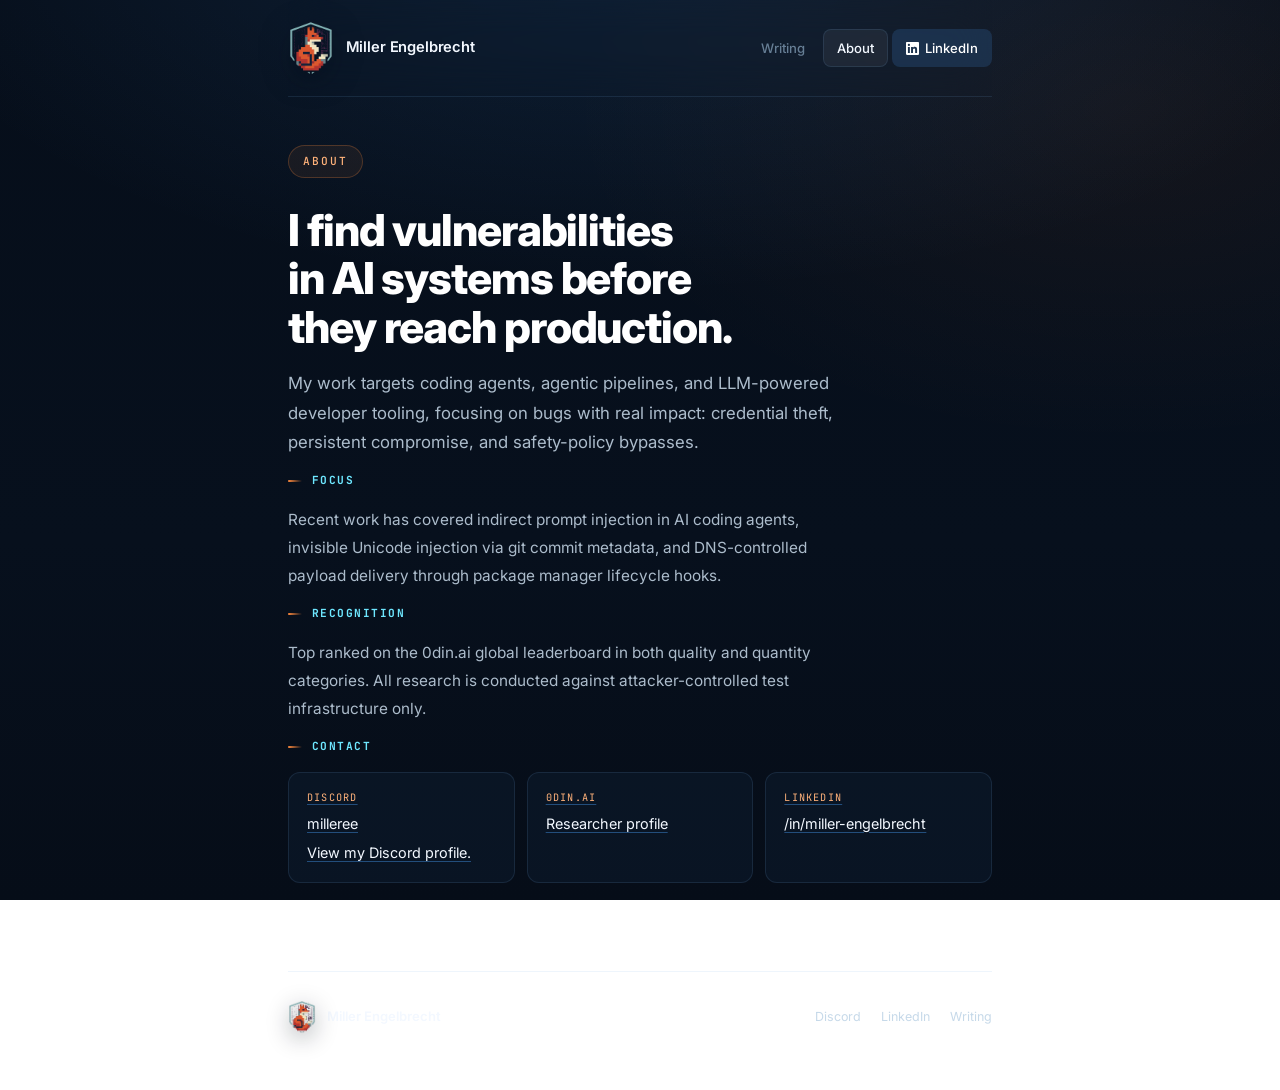
==== commit f1f9b81d: "Clarify research blog and add Discord contact links" ====
--- a/about.html
+++ b/about.html
@@ -70,9 +70,10 @@
       <section data-reveal>
         <h2>Contact</h2>
         <div class="contact-row">
-          <a class="contact-card" href="mailto:miller.engelbrecht@gmail.com">
-            <span class="contact-label">Email</span>
-            <span class="contact-value">miller.engelbrecht@gmail.com</span>
+          <a class="contact-card" id="discord" href="https://discord.com/users/1101043484741353532" target="_blank" rel="noopener">
+            <span class="contact-label">Discord</span>
+            <span class="contact-value">milleree</span>
+            <span class="contact-value">View my Discord profile.</span>
           </a>
           <a class="contact-card" href="https://0din.ai/researchers/69a3ecbe-f3be-4f8a-be1f-b4afadc26d2b" target="_blank" rel="noopener">
             <span class="contact-label">0din.ai</span>
@@ -93,7 +94,7 @@
         <span class="footer-name">Miller Engelbrecht</span>
       </div>
       <div class="footer-links">
-        <a href="mailto:miller.engelbrecht@gmail.com">Email</a>
+        <a href="https://discord.com/users/1101043484741353532" target="_blank" rel="noopener">Discord</a>
         <a href="https://www.linkedin.com/in/miller-engelbrecht-561731274" target="_blank" rel="noopener">LinkedIn</a>
         <a href="index.html">Writing</a>
       </div>
--- a/style.css
+++ b/style.css
@@ -196,6 +196,21 @@
 
 .hero-text { min-width: 0; }
 
+/* centered variant: emblem sits in the middle of the heading, above the name */
+.hero-content.hero-centered {
+  display: flex;
+  flex-direction: column;
+  align-items: center;
+  text-align: center;
+  gap: 0;
+}
+
+.hero-centered .hero-emblem { margin-bottom: 26px; }
+.hero-centered .hero-emblem img { max-width: 152px; }
+.hero-centered .hero-text { display: flex; flex-direction: column; align-items: center; }
+.hero-centered .hero-bio { margin-left: auto; margin-right: auto; }
+.hero-centered .stats-strip { margin-left: auto; margin-right: auto; }
+
 .hero-emblem {
   position: relative;
   display: flex;
@@ -468,6 +483,49 @@
   border-color: rgba(255,138,61,0.28);
 }
 
+.post-tag-odin {
+  background: rgba(110,231,255,0.08);
+  color: var(--accent-2);
+  border-color: rgba(110,231,255,0.22);
+}
+
+.post-item-coverage {
+  display: flex;
+  align-items: center;
+  gap: 6px;
+  margin-top: 10px;
+  flex-wrap: wrap;
+}
+
+.coverage-label {
+  font-family: var(--mono);
+  font-size: 0.62rem;
+  text-transform: uppercase;
+  letter-spacing: 0.1em;
+  color: var(--muted);
+  margin-right: 2px;
+}
+
+.coverage-outlet {
+  font-family: var(--mono);
+  font-size: 0.62rem;
+  background: rgba(255,255,255,0.05);
+  color: rgba(214,231,247,0.65);
+  padding: 2px 8px;
+  border-radius: 99px;
+  border: 1px solid var(--border);
+}
+
+.coverage-more {
+  font-family: var(--mono);
+  font-size: 0.62rem;
+  color: var(--ember-2);
+  padding: 2px 8px;
+  border-radius: 99px;
+  border: 1px solid rgba(255,138,61,0.22);
+  background: rgba(255,138,61,0.07);
+}
+
 .post-divider {
   height: 1px;
   background: var(--border);
@@ -606,6 +664,15 @@
 }
 
 .post-meta-row .sep { color: var(--border-strong); }
+
+.post-dek {
+  max-width: 680px;
+  margin: 0 0 26px;
+  color: var(--muted) !important;
+  font-size: 1.05rem !important;
+  line-height: 1.6 !important;
+  font-style: italic;
+}
 
 /* ─── ARTICLE BODY ─── */
 .post-body {
@@ -709,6 +776,286 @@
   line-height: 1.75;
 }
 
+.callout.visual {
+  display: grid;
+  gap: 14px;
+  padding: 18px 20px;
+}
+
+.callout.visual img {
+  display: block;
+  width: 100%;
+  height: auto;
+  border-radius: 8px;
+  border: 1px solid rgba(255,255,255,0.08);
+  background: rgba(6,15,27,0.6);
+}
+
+.callout.visual .callout-copy {
+  margin: 0;
+}
+
+.post-figure {
+  margin: 30px 0 34px;
+}
+
+.post-figure img {
+  display: block;
+  width: 100%;
+  height: auto;
+  border-radius: var(--radius);
+  border: 1px solid var(--border);
+  background: #060f1b;
+  box-shadow: var(--shadow);
+}
+
+.post-figure figcaption {
+  margin-top: 10px;
+  font-family: var(--mono);
+  font-size: 0.66rem;
+  line-height: 1.6;
+  color: var(--muted);
+}
+
+/* ─── EXTERNAL PUBLICATION CTA ─── */
+.post-cta {
+  display: flex;
+  align-items: center;
+  justify-content: space-between;
+  gap: 18px 28px;
+  flex-wrap: wrap;
+  padding: 24px 28px;
+  margin: 36px 0;
+  border: 1px solid var(--border-strong);
+  border-radius: var(--radius-lg);
+  background:
+    radial-gradient(620px 200px at 10% 0%, rgba(74,163,255,0.12), transparent 70%),
+    var(--surface2);
+  box-shadow: var(--shadow-sm);
+}
+
+.post-cta-eyebrow {
+  font-family: var(--mono);
+  font-size: 0.64rem;
+  text-transform: uppercase;
+  letter-spacing: 0.14em;
+  color: var(--ember-2);
+  margin-bottom: 8px;
+}
+
+.post-cta-title {
+  font-size: 1.02rem;
+  font-weight: 600;
+  color: var(--text);
+  line-height: 1.45;
+  max-width: 400px;
+}
+
+.post-body a.post-cta-btn {
+  display: inline-flex;
+  align-items: center;
+  gap: 10px;
+  padding: 12px 20px;
+  border-radius: 10px;
+  font-size: 0.86rem;
+  font-weight: 600;
+  color: #061019;
+  background: linear-gradient(180deg, var(--accent-2), var(--accent));
+  border: 1px solid rgba(110,231,255,0.5);
+  white-space: nowrap;
+  text-decoration: none;
+  transition: transform 0.2s, box-shadow 0.2s, filter 0.2s;
+}
+
+.post-body a.post-cta-btn:hover {
+  transform: translateY(-2px);
+  box-shadow: 0 12px 30px rgba(74,163,255,0.3);
+  filter: brightness(1.05);
+}
+
+.post-cta-btn .odin-badge {
+  font-family: var(--mono);
+  font-weight: 800;
+  font-size: 0.68rem;
+  padding: 2px 6px;
+  border-radius: 5px;
+  background: rgba(6,16,25,0.2);
+}
+
+/* ─── PRESS / REACH ─── */
+.press-stats {
+  display: flex;
+  border: 1px solid var(--border);
+  border-radius: var(--radius);
+  background: var(--surface);
+  overflow: hidden;
+  margin: 6px 0 26px;
+}
+
+.press-stat {
+  flex: 1;
+  padding: 20px 22px;
+  border-left: 1px solid var(--border);
+}
+
+.press-stat:first-child { border-left: none; }
+
+.press-stat-num {
+  font-size: 1.8rem;
+  font-weight: 700;
+  color: #fff;
+  letter-spacing: -0.02em;
+  line-height: 1;
+  margin-bottom: 6px;
+}
+
+.press-stat:nth-child(2) .press-stat-num { color: var(--ember-2); }
+.press-stat:nth-child(3) .press-stat-num { color: var(--accent-2); }
+
+.press-stat-label {
+  font-size: 0.7rem;
+  color: var(--muted);
+  line-height: 1.4;
+}
+
+.press-grid {
+  display: grid;
+  grid-template-columns: repeat(2, 1fr);
+  gap: 10px;
+  margin: 0 0 24px;
+}
+
+.post-body a.press-card {
+  display: flex;
+  flex-direction: column;
+  gap: 5px;
+  padding: 14px 16px;
+  border: 1px solid var(--border);
+  border-radius: var(--radius);
+  background: var(--surface);
+  text-decoration: none;
+  transition: border-color 0.2s, transform 0.2s, background 0.2s, box-shadow 0.2s;
+}
+
+.post-body a.press-card:hover {
+  border-color: var(--border-strong);
+  background: var(--surface2);
+  transform: translateY(-2px);
+  box-shadow: var(--shadow-sm);
+}
+
+.press-card .outlet {
+  font-size: 0.9rem;
+  font-weight: 600;
+  color: var(--text);
+  display: flex;
+  align-items: center;
+  justify-content: space-between;
+  gap: 8px;
+}
+
+.press-card .outlet .arrow {
+  color: var(--muted);
+  font-size: 0.85rem;
+  transition: transform 0.2s, color 0.15s;
+}
+
+.post-body a.press-card:hover .outlet .arrow {
+  color: var(--ember);
+  transform: translate(2px, -2px);
+}
+
+.press-card .outlet-type {
+  font-family: var(--mono);
+  font-size: 0.62rem;
+  color: var(--muted);
+  text-transform: uppercase;
+  letter-spacing: 0.08em;
+}
+
+@media (max-width: 640px) {
+  .press-stats { flex-direction: column; }
+  .press-stat { border-left: none; border-top: 1px solid var(--border); }
+  .press-stat:first-child { border-top: none; }
+  .press-grid { grid-template-columns: 1fr; }
+  .post-cta { padding: 20px 22px; }
+}
+
+/* ─── GLOSSARY TOOLTIP ─── */
+.glossary {
+  position: relative;
+  color: var(--accent-2);
+  font-weight: 500;
+  border-bottom: 1px dashed rgba(110,231,255,0.55);
+  cursor: help;
+  outline: none;
+}
+
+.glossary:hover,
+.glossary:focus { border-bottom-color: var(--accent-2); }
+
+/* when the trigger itself is a <code> term, drop the chip so it reads as a glossary word */
+.glossary > code {
+  background: none;
+  border: none;
+  padding: 0;
+  color: inherit;
+  font-size: inherit;
+}
+
+.glossary-pop {
+  position: absolute;
+  top: calc(100% + 12px);
+  left: 50%;
+  transform: translateX(-50%) translateY(6px);
+  width: min(360px, 80vw);
+  padding: 15px 17px;
+  background: #0c2138;
+  border: 1px solid var(--border-strong);
+  border-radius: 12px;
+  box-shadow: var(--shadow);
+  font-family: var(--sans);
+  font-size: 0.82rem;
+  font-weight: 400;
+  line-height: 1.62;
+  color: var(--body);
+  text-align: left;
+  opacity: 0;
+  visibility: hidden;
+  pointer-events: none;
+  transition: opacity 0.18s ease, transform 0.18s ease;
+  z-index: 40;
+}
+
+.glossary-pop::after {
+  content: "";
+  position: absolute;
+  bottom: 100%;
+  left: 50%;
+  transform: translateX(-50%);
+  border: 7px solid transparent;
+  border-bottom-color: #0c2138;
+}
+
+.gloss-title {
+  display: block;
+  font-family: var(--mono);
+  font-size: 0.62rem;
+  text-transform: uppercase;
+  letter-spacing: 0.13em;
+  color: var(--ember-2);
+  margin-bottom: 7px;
+}
+
+.glossary:hover .glossary-pop,
+.glossary:focus .glossary-pop,
+.glossary:focus-within .glossary-pop {
+  opacity: 1;
+  visibility: visible;
+  pointer-events: auto;
+  transform: translateX(-50%) translateY(0);
+}
+
 /* ─── TERMINAL ─── */
 .terminal {
   background: #060f1b;
@@ -893,8 +1240,6 @@
 
 /* ─── RESPONSIVE ─── */
 @media (max-width: 860px) {
-  .hero-content { grid-template-columns: 1fr; gap: 0; }
-  .hero-emblem { display: none; }
   .submissions-list { grid-template-columns: 1fr; }
 }
 
